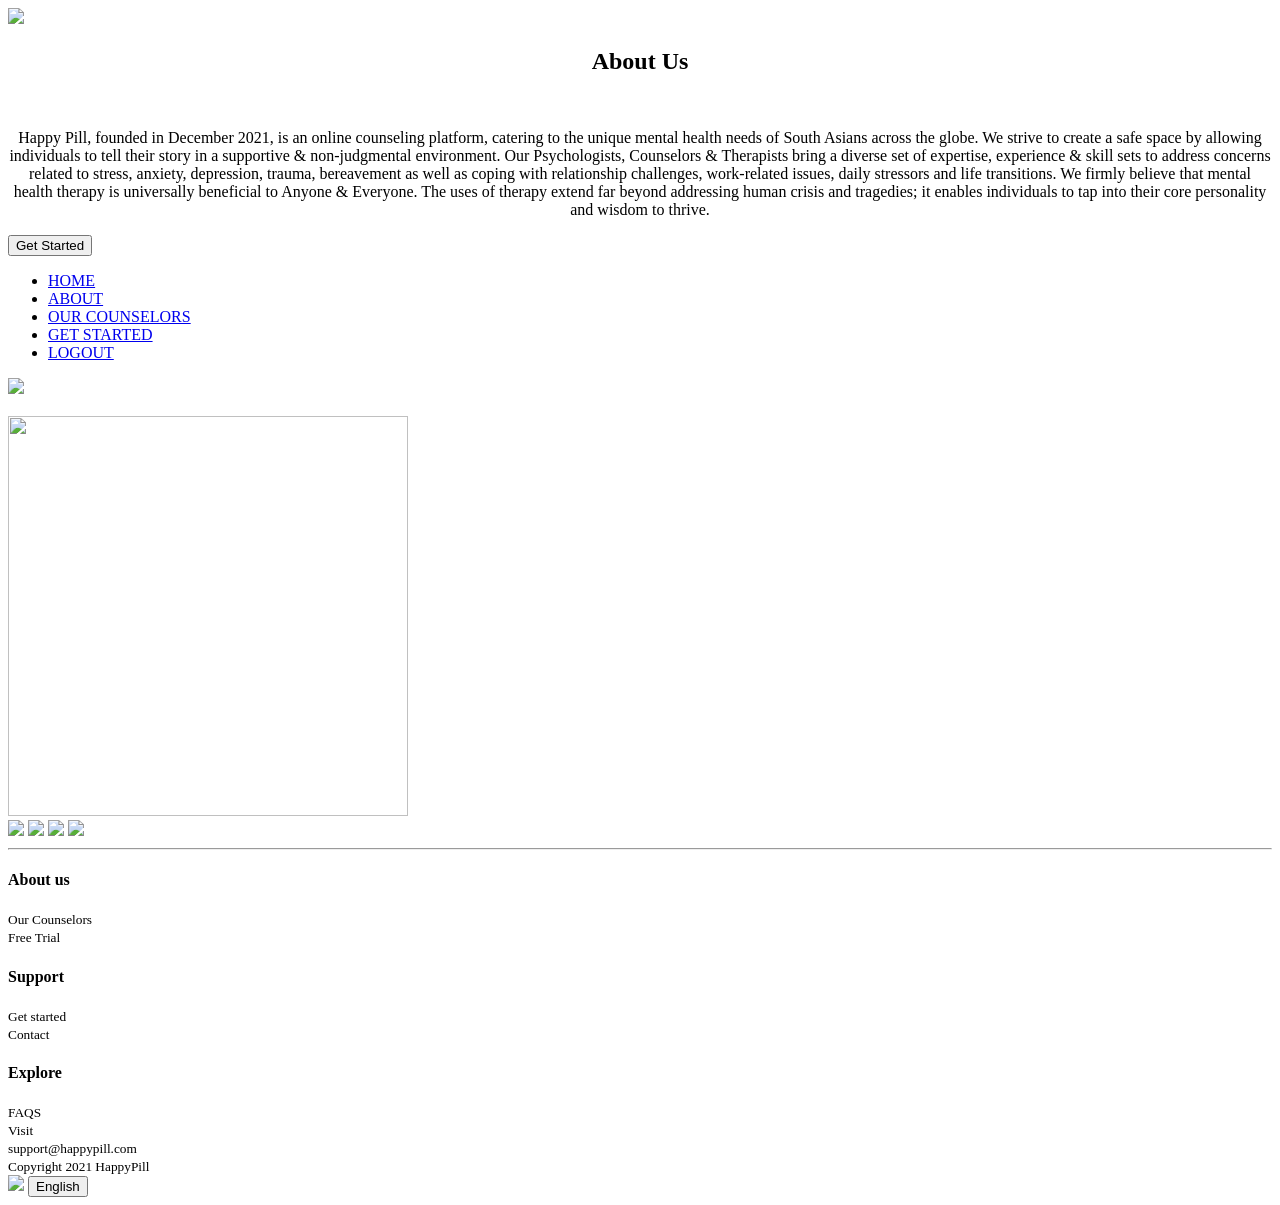
==== about.html @ 03308da0 "Add files via upload" ====
<!DOCTYPE html>
<html lang="en">

<head>
    <meta charset="UTF-8">
    <meta http-equiv="X-UA-Compatible" content="IE=edge">
    <meta name="viewport" content="width=device-width, initial-scale=1.0">
    <title>About</title>
    <link href="//fonts.googleapis.com/css2?family=Poppins:wght@300;400;500;600&display=swap" rel="stylesheet">
    <link rel="stylesheet" href="about.css">
    <script src="https://kit.fontawesome.com/af562a2a63.js" crossorigin="anonymous"></script>
    
    
</head>

<body>
    <section id="header">
        <div class="container">
            <img src="logo.jpg" class="logo">
            
       
    </section>

    
    <section class="about" id="about">
        <h1><center>
            About Us
        </center></h1>
        <br>
        <p><center>
            
           Happy Pill, founded in December 2021, is an online counseling platform, catering to the unique mental health needs of South Asians across the globe. We strive to create a safe space by allowing individuals to tell their story in a supportive & non-judgmental environment.

    
            
            Our Psychologists, Counselors & Therapists bring a diverse set of expertise, experience & skill sets to address concerns related to stress, anxiety, depression, trauma, bereavement as well as coping with relationship challenges, work-related issues, daily stressors and life transitions.
            
                        
            We firmly believe that mental health therapy is universally beneficial  to Anyone & Everyone. The uses of therapy extend far beyond addressing human crisis and tragedies; it enables individuals to tap into their core personality and wisdom to thrive. 
           
       </center> </p>

       <div class="about-btn">
        <a href="login.php">
            <button class="common">
                Get Started
            </button>
        </a>
    
    </div>






    <nav id="side">
        <ul>
            <li><a href="happy_pill.html">HOME</a></li>
            <li><a href="about.html">ABOUT</a></li>
            <li><a href="couns.html">OUR COUNSELORS</a></li>
            <li><a href="http://localhost/login/login.php">GET STARTED</a></li>
            <li><a href="ty.html">LOGOUT</a></li>
        </ul>
    </nav>
    <img src="menu.png" id="menubtn">
    <script>
        var menubtn = document.getElementById("menubtn");
        var side = document.getElementById("side");
        side.style.right = "-250px"
        menubtn.onclick = function () {
            if (side.style.right == "-250px") {
                side.style.right = "0"
            }
            else {
                side.style.right = "-250px"
            }
        }
    </script>



    <br><br>
    <img src="meh.jpg" width="400" height="400">


    
    <div class="socialicon">
        <a href="https://www.facebook.com/"><img src="facebook.png"></a>
        <a href="https://www.instagram.com/"><img src="instagram.png"></a>
        <a href="https://twitter.com/home?lang=en"><img src="twitter.png"></a>
        <a href="https://www.linkedin.com/"> <img src="linkedin.png"></a>
        
    
    </div>


<section id="footer">
    <div class="container footer-row">
        <hr>
        <div class="footer-left-col">
            <div class="footer-links">
                <div class="link-title">
                    <h4>About us</h4>
                    <small>Our Counselors</small><br>
                    <small>Free Trial</small>
                </div>
                <div class="link-title">
                    <h4>Support</h4>
                    <small>Get started</small><br>
                    <small>Contact</small>
                </div>
                <div class="link-title">

                    <h4>Explore</h4>
                    <small>FAQS</small><br>
                    <small>Visit</small>
                </div>
            </div>
        </div>
        <div class="footer-right-col">
            <div class="footer-info">
                <div class="copyright">
                    <small>support@happypill.com</small><br>
                    <small>Copyright 2021 HappyPill</small>
                </div>
                <div class="footer-logo">
                    <img src="logo.jpg">
                    <button class='common'>English</button>
                </div>
            </div>
        </div>

    </div>
</section>


</body>

</html>
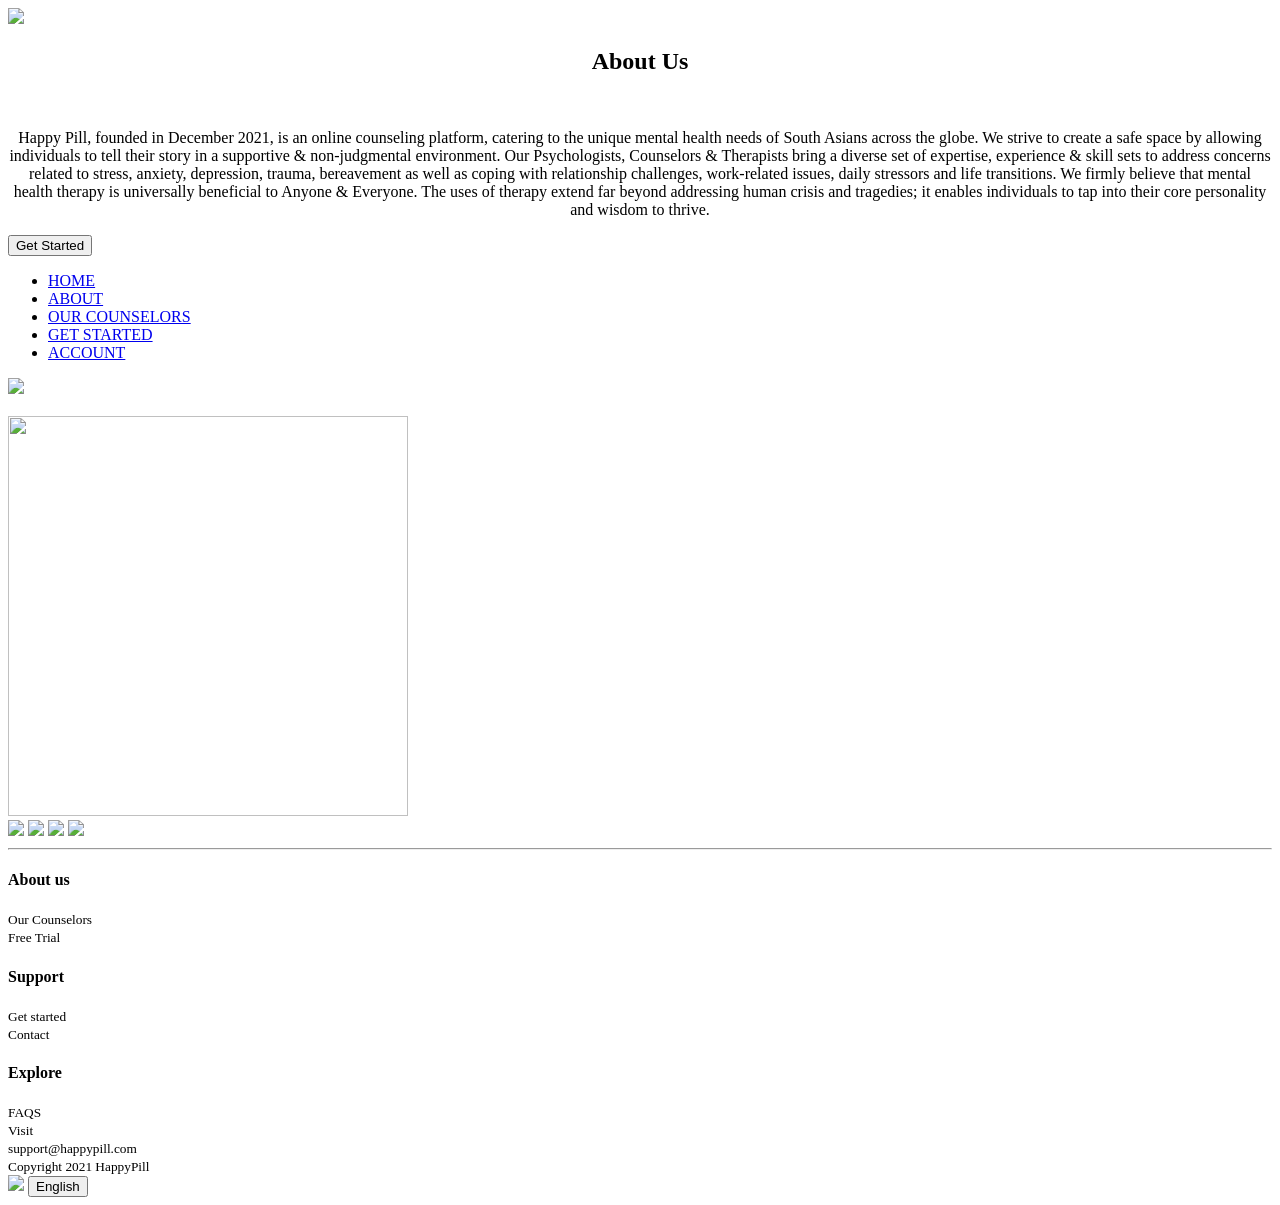
==== commit 2ed1cb24: "Add files via upload" ====
--- a/about.html
+++ b/about.html
@@ -9,133 +9,143 @@
     <link href="//fonts.googleapis.com/css2?family=Poppins:wght@300;400;500;600&display=swap" rel="stylesheet">
     <link rel="stylesheet" href="about.css">
     <script src="https://kit.fontawesome.com/af562a2a63.js" crossorigin="anonymous"></script>
-    
-    
+
+
 </head>
 
 <body>
     <section id="header">
         <div class="container">
             <img src="logo.jpg" class="logo">
-            
-       
+
+
     </section>
 
-    
+
     <section class="about" id="about">
-        <h1><center>
-            About Us
-        </center></h1>
+        <h1>
+            <center>
+                About Us
+            </center>
+        </h1>
         <br>
-        <p><center>
-            
-           Happy Pill, founded in December 2021, is an online counseling platform, catering to the unique mental health needs of South Asians across the globe. We strive to create a safe space by allowing individuals to tell their story in a supportive & non-judgmental environment.
+        <p>
+            <center>
 
-    
-            
-            Our Psychologists, Counselors & Therapists bring a diverse set of expertise, experience & skill sets to address concerns related to stress, anxiety, depression, trauma, bereavement as well as coping with relationship challenges, work-related issues, daily stressors and life transitions.
-            
-                        
-            We firmly believe that mental health therapy is universally beneficial  to Anyone & Everyone. The uses of therapy extend far beyond addressing human crisis and tragedies; it enables individuals to tap into their core personality and wisdom to thrive. 
-           
-       </center> </p>
+                Happy Pill, founded in December 2021, is an online counseling platform, catering to the unique mental
+                health needs of South Asians across the globe. We strive to create a safe space by allowing individuals
+                to tell their story in a supportive & non-judgmental environment.
 
-       <div class="about-btn">
-        <a href="login.php">
-            <button class="common">
-                Get Started
-            </button>
-        </a>
-    
-    </div>
+
+
+                Our Psychologists, Counselors & Therapists bring a diverse set of expertise, experience & skill sets to
+                address concerns related to stress, anxiety, depression, trauma, bereavement as well as coping with
+                relationship challenges, work-related issues, daily stressors and life transitions.
+
+
+                We firmly believe that mental health therapy is universally beneficial to Anyone & Everyone. The uses of
+                therapy extend far beyond addressing human crisis and tragedies; it enables individuals to tap into
+                their core personality and wisdom to thrive.
+
+            </center>
+        </p>
+
+        <div class="about-btn">
+            <a href="http://localhost/login/login.php">
+                <button class="common">
+                    Get Started
+                </button>
+            </a>
+
+        </div>
 
 
 
 
 
 
-    <nav id="side">
-        <ul>
-            <li><a href="happy_pill.html">HOME</a></li>
-            <li><a href="about.html">ABOUT</a></li>
-            <li><a href="couns.html">OUR COUNSELORS</a></li>
-            <li><a href="http://localhost/login/login.php">GET STARTED</a></li>
-            <li><a href="ty.html">LOGOUT</a></li>
-        </ul>
-    </nav>
-    <img src="menu.png" id="menubtn">
-    <script>
-        var menubtn = document.getElementById("menubtn");
-        var side = document.getElementById("side");
-        side.style.right = "-250px"
-        menubtn.onclick = function () {
-            if (side.style.right == "-250px") {
-                side.style.right = "0"
+        <nav id="side">
+            <ul>
+                <li><a href="happy_pill.html">HOME</a></li>
+                <li><a href="about.html">ABOUT</a></li>
+                <li><a href="couns.html">OUR COUNSELORS</a></li>
+                <li><a href="http://localhost/login/login.php">GET STARTED</a></li>
+                <li><a href="http://localhost/login/account.php">ACCOUNT</a></li>
+            </ul>
+        </nav>
+        <img src="menu.png" id="menubtn">
+        <script>
+            var menubtn = document.getElementById("menubtn");
+            var side = document.getElementById("side");
+            side.style.right = "-250px"
+            menubtn.onclick = function () {
+                if (side.style.right == "-250px") {
+                    side.style.right = "0"
+                }
+                else {
+                    side.style.right = "-250px"
+                }
             }
-            else {
-                side.style.right = "-250px"
-            }
-        }
-    </script>
+        </script>
 
 
 
-    <br><br>
-    <img src="meh.jpg" width="400" height="400">
+        <br><br>
+        <img src="meh.jpg" width="400" height="400">
 
 
-    
-    <div class="socialicon">
-        <a href="https://www.facebook.com/"><img src="facebook.png"></a>
-        <a href="https://www.instagram.com/"><img src="instagram.png"></a>
-        <a href="https://twitter.com/home?lang=en"><img src="twitter.png"></a>
-        <a href="https://www.linkedin.com/"> <img src="linkedin.png"></a>
-        
-    
-    </div>
+
+        <div class="socialicon">
+            <a href="https://www.facebook.com/"><img src="facebook.png"></a>
+            <a href="https://www.instagram.com/"><img src="instagram.png"></a>
+            <a href="https://twitter.com/home?lang=en"><img src="twitter.png"></a>
+            <a href="https://www.linkedin.com/"> <img src="linkedin.png"></a>
 
 
-<section id="footer">
-    <div class="container footer-row">
-        <hr>
-        <div class="footer-left-col">
-            <div class="footer-links">
-                <div class="link-title">
-                    <h4>About us</h4>
-                    <small>Our Counselors</small><br>
-                    <small>Free Trial</small>
+        </div>
+
+
+        <section id="footer">
+            <div class="container footer-row">
+                <hr>
+                <div class="footer-left-col">
+                    <div class="footer-links">
+                        <div class="link-title">
+                            <h4>About us</h4>
+                            <small>Our Counselors</small><br>
+                            <small>Free Trial</small>
+                        </div>
+                        <div class="link-title">
+                            <h4>Support</h4>
+                            <small>Get started</small><br>
+                            <small>Contact</small>
+                        </div>
+                        <div class="link-title">
+
+                            <h4>Explore</h4>
+                            <small>FAQS</small><br>
+                            <small>Visit</small>
+                        </div>
+                    </div>
                 </div>
-                <div class="link-title">
-                    <h4>Support</h4>
-                    <small>Get started</small><br>
-                    <small>Contact</small>
-                </div>
-                <div class="link-title">
-
-                    <h4>Explore</h4>
-                    <small>FAQS</small><br>
-                    <small>Visit</small>
+                <div class="footer-right-col">
+                    <div class="footer-info">
+                        <div class="copyright">
+                            <small>support@happypill.com</small><br>
+                            <small>Copyright 2021 HappyPill</small>
+                        </div>
+                        <div class="footer-logo">
+                            <img src="logo.jpg">
+                            <button class='common'>English</button>
+                        </div>
+                    </div>
                 </div>
             </div>
-        </div>
-        <div class="footer-right-col">
-            <div class="footer-info">
-                <div class="copyright">
-                    <small>support@happypill.com</small><br>
-                    <small>Copyright 2021 HappyPill</small>
-                </div>
-                <div class="footer-logo">
-                    <img src="logo.jpg">
-                    <button class='common'>English</button>
-                </div>
+
             </div>
-        </div>
-
-    </div>
-</section>
+        </section>
 
 
 </body>
 
-</html>
-
+</html>
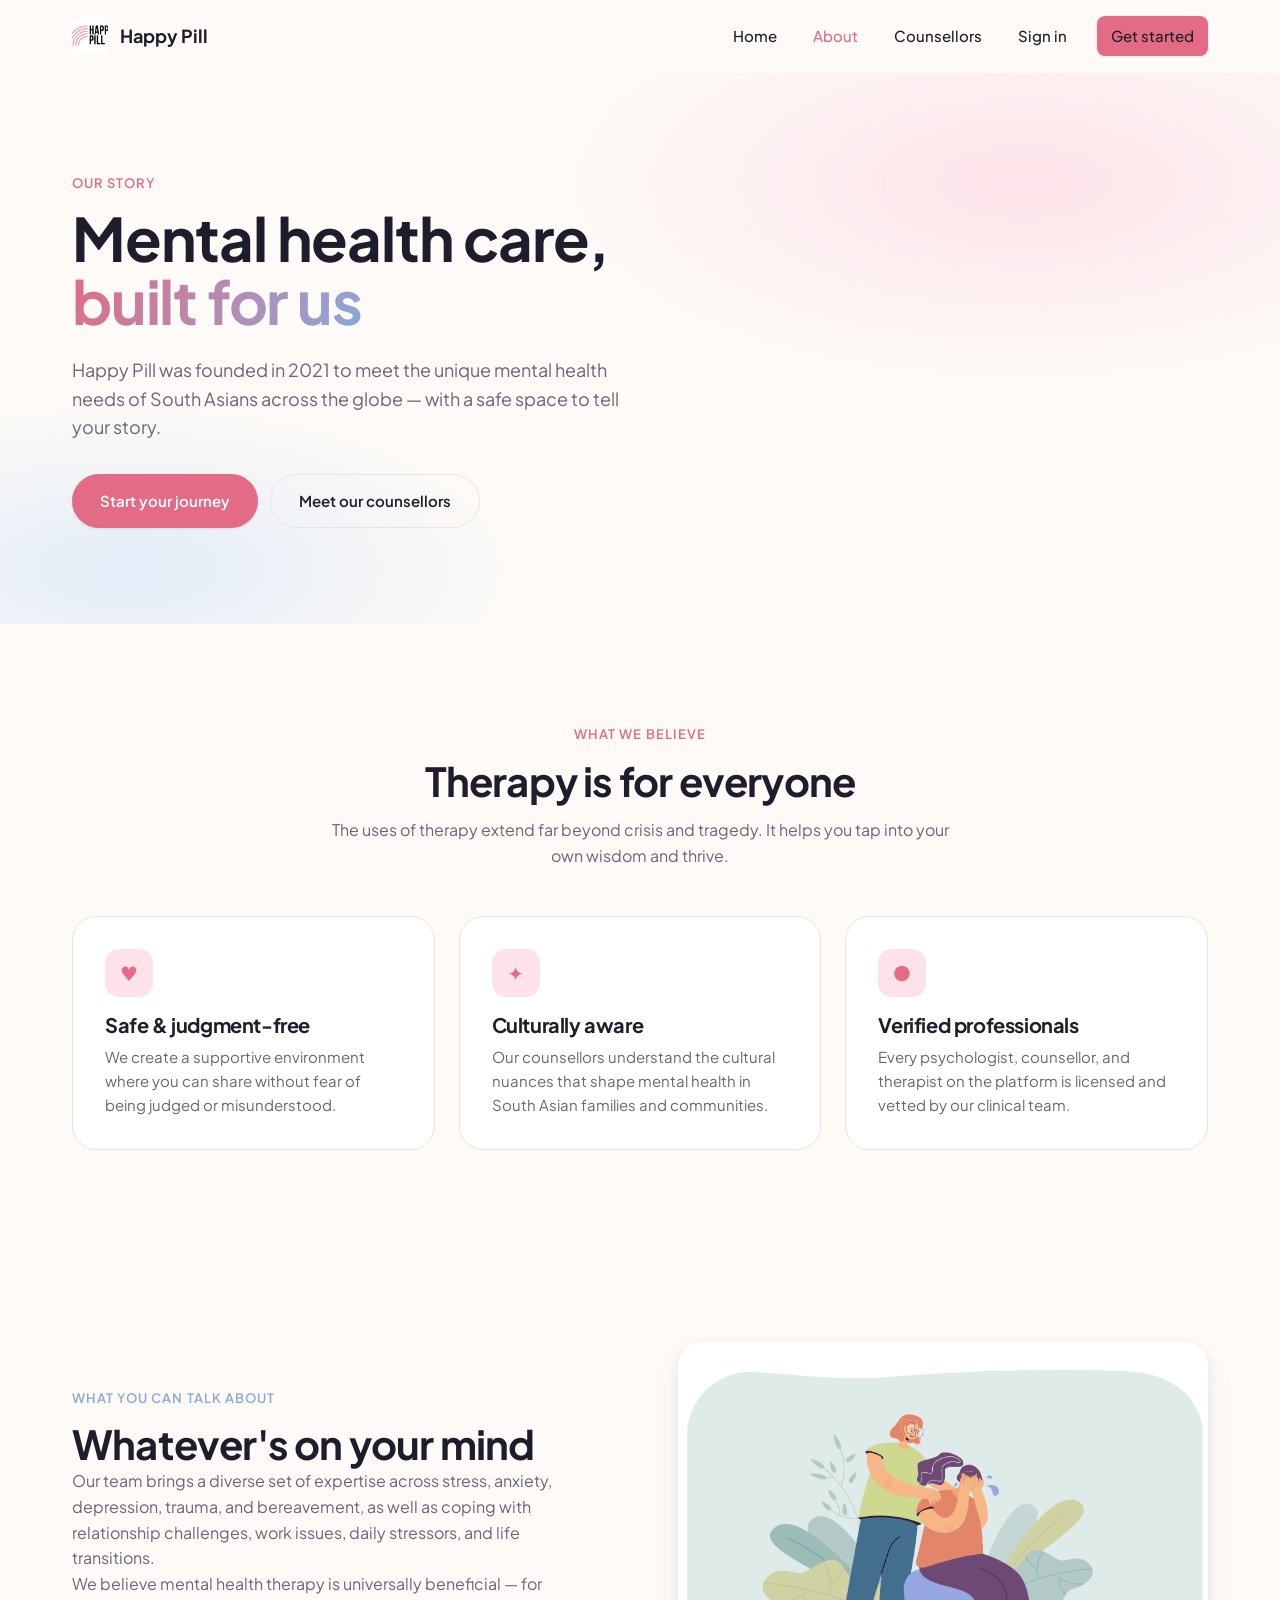
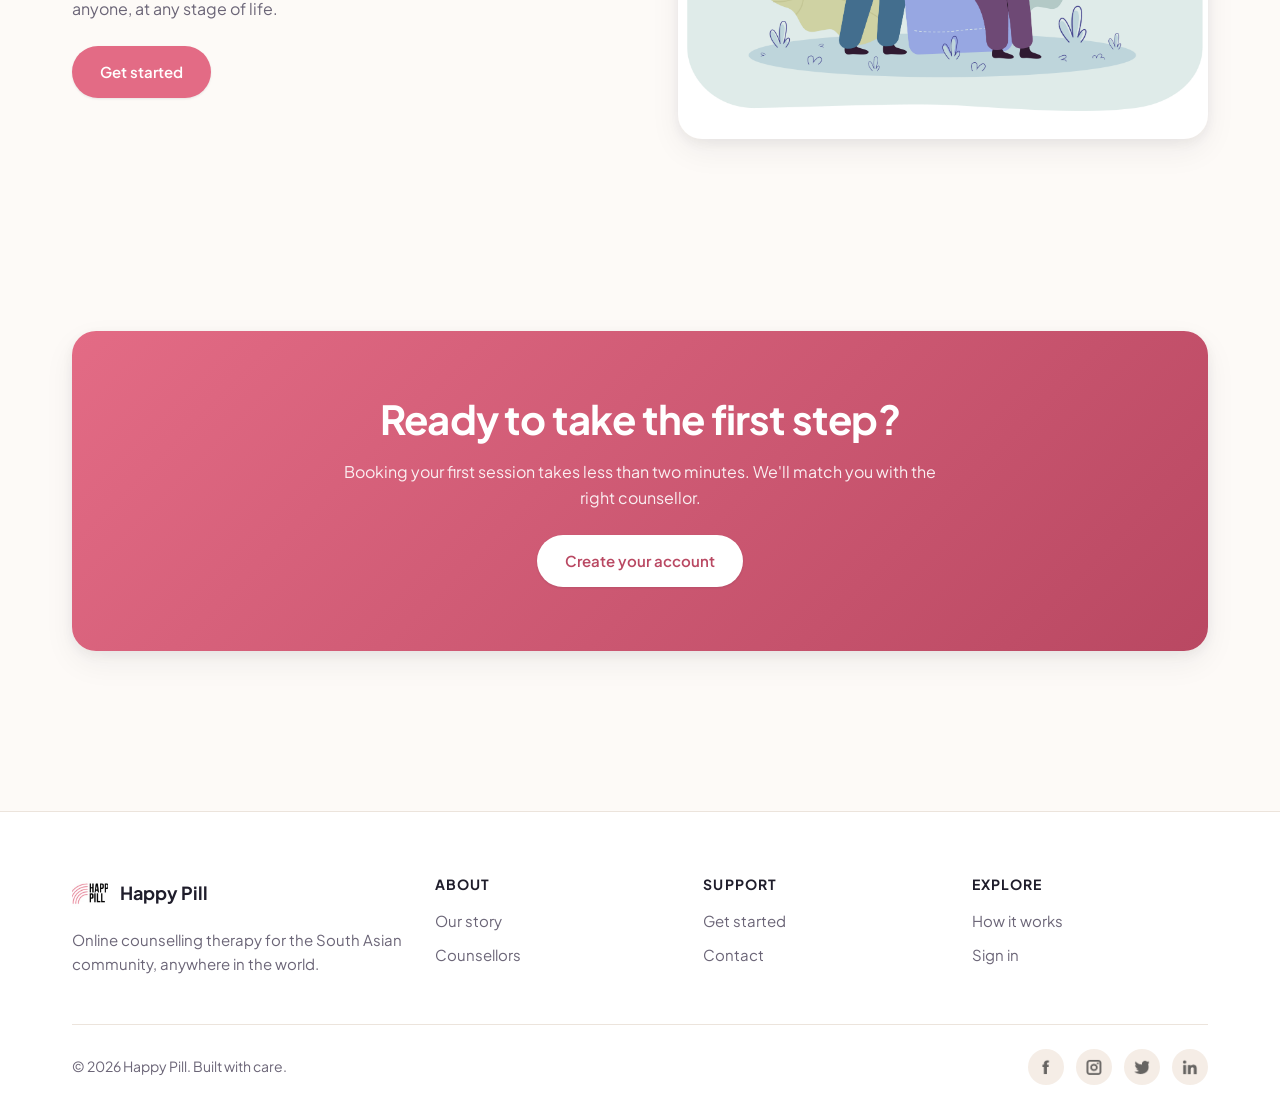
==== commit 083a8443: "Rewrite as modern static site (production-ready) Complete redesign of the original college PHP/XAMPP" ====
--- a/about.html
+++ b/about.html
@@ -1,151 +1,169 @@
-<!DOCTYPE html>
-<html lang="en">
-
-<head>
-    <meta charset="UTF-8">
-    <meta http-equiv="X-UA-Compatible" content="IE=edge">
-    <meta name="viewport" content="width=device-width, initial-scale=1.0">
-    <title>About</title>
-    <link href="//fonts.googleapis.com/css2?family=Poppins:wght@300;400;500;600&display=swap" rel="stylesheet">
-    <link rel="stylesheet" href="about.css">
-    <script src="https://kit.fontawesome.com/af562a2a63.js" crossorigin="anonymous"></script>
-
-
-</head>
-
-<body>
-    <section id="header">
-        <div class="container">
-            <img src="logo.jpg" class="logo">
-
-
-    </section>
-
-
-    <section class="about" id="about">
-        <h1>
-            <center>
-                About Us
-            </center>
-        </h1>
-        <br>
-        <p>
-            <center>
-
-                Happy Pill, founded in December 2021, is an online counseling platform, catering to the unique mental
-                health needs of South Asians across the globe. We strive to create a safe space by allowing individuals
-                to tell their story in a supportive & non-judgmental environment.
-
-
-
-                Our Psychologists, Counselors & Therapists bring a diverse set of expertise, experience & skill sets to
-                address concerns related to stress, anxiety, depression, trauma, bereavement as well as coping with
-                relationship challenges, work-related issues, daily stressors and life transitions.
-
-
-                We firmly believe that mental health therapy is universally beneficial to Anyone & Everyone. The uses of
-                therapy extend far beyond addressing human crisis and tragedies; it enables individuals to tap into
-                their core personality and wisdom to thrive.
-
-            </center>
-        </p>
-
-        <div class="about-btn">
-            <a href="http://localhost/login/login.php">
-                <button class="common">
-                    Get Started
-                </button>
-            </a>
-
-        </div>
-
-
-
-
-
-
-        <nav id="side">
-            <ul>
-                <li><a href="happy_pill.html">HOME</a></li>
-                <li><a href="about.html">ABOUT</a></li>
-                <li><a href="couns.html">OUR COUNSELORS</a></li>
-                <li><a href="http://localhost/login/login.php">GET STARTED</a></li>
-                <li><a href="http://localhost/login/account.php">ACCOUNT</a></li>
-            </ul>
-        </nav>
-        <img src="menu.png" id="menubtn">
-        <script>
-            var menubtn = document.getElementById("menubtn");
-            var side = document.getElementById("side");
-            side.style.right = "-250px"
-            menubtn.onclick = function () {
-                if (side.style.right == "-250px") {
-                    side.style.right = "0"
-                }
-                else {
-                    side.style.right = "-250px"
-                }
-            }
-        </script>
-
-
-
-        <br><br>
-        <img src="meh.jpg" width="400" height="400">
-
-
-
-        <div class="socialicon">
-            <a href="https://www.facebook.com/"><img src="facebook.png"></a>
-            <a href="https://www.instagram.com/"><img src="instagram.png"></a>
-            <a href="https://twitter.com/home?lang=en"><img src="twitter.png"></a>
-            <a href="https://www.linkedin.com/"> <img src="linkedin.png"></a>
-
-
-        </div>
-
-
-        <section id="footer">
-            <div class="container footer-row">
-                <hr>
-                <div class="footer-left-col">
-                    <div class="footer-links">
-                        <div class="link-title">
-                            <h4>About us</h4>
-                            <small>Our Counselors</small><br>
-                            <small>Free Trial</small>
-                        </div>
-                        <div class="link-title">
-                            <h4>Support</h4>
-                            <small>Get started</small><br>
-                            <small>Contact</small>
-                        </div>
-                        <div class="link-title">
-
-                            <h4>Explore</h4>
-                            <small>FAQS</small><br>
-                            <small>Visit</small>
-                        </div>
-                    </div>
-                </div>
-                <div class="footer-right-col">
-                    <div class="footer-info">
-                        <div class="copyright">
-                            <small>support@happypill.com</small><br>
-                            <small>Copyright 2021 HappyPill</small>
-                        </div>
-                        <div class="footer-logo">
-                            <img src="logo.jpg">
-                            <button class='common'>English</button>
-                        </div>
-                    </div>
-                </div>
-            </div>
-
-            </div>
-        </section>
-
-
-</body>
-
-</html>+<!DOCTYPE html>
+<html lang="en">
+<head>
+  <meta charset="UTF-8" />
+  <meta name="viewport" content="width=device-width, initial-scale=1.0" />
+  <meta name="description" content="About Happy Pill — an online counselling platform for the South Asian community, founded to make therapy accessible, judgment-free, and human." />
+  <meta name="theme-color" content="#fdfaf7" />
+  <title>About — Happy Pill</title>
+
+  <link rel="icon" href="assets/images/logo.jpg" />
+  <link rel="preconnect" href="https://fonts.googleapis.com" />
+  <link rel="preconnect" href="https://fonts.gstatic.com" crossorigin />
+  <link href="https://fonts.googleapis.com/css2?family=Plus+Jakarta+Sans:wght@400;500;600;700&display=swap" rel="stylesheet" />
+  <link rel="stylesheet" href="assets/css/styles.css" />
+</head>
+<body>
+
+  <header class="navbar">
+    <div class="container nav-inner">
+      <a class="nav-brand" href="index.html">
+        <img src="assets/images/logo.jpg" alt="" />
+        <span>Happy Pill</span>
+      </a>
+      <button class="nav-toggle" aria-expanded="false" aria-controls="primary-nav" aria-label="Toggle menu">
+        <span></span>
+      </button>
+      <ul class="nav-links" id="primary-nav">
+        <li><a href="index.html">Home</a></li>
+        <li><a href="about.html">About</a></li>
+        <li><a href="counselors.html">Counsellors</a></li>
+        <li data-when-signed-out><a href="login.html">Sign in</a></li>
+        <li data-when-signed-in><a href="account.html">Account</a></li>
+        <li class="nav-cta" data-when-signed-out><a class="btn btn-primary" href="signup.html">Get started</a></li>
+      </ul>
+    </div>
+  </header>
+
+  <main>
+
+    <section class="hero">
+      <div class="container hero-grid">
+        <div>
+          <span class="eyebrow">Our story</span>
+          <h1 class="hero-title">Mental health care, <span>built for us</span></h1>
+          <p class="hero-description">
+            Happy Pill was founded in 2021 to meet the unique mental health needs
+            of South Asians across the globe — with a safe space to tell your story.
+          </p>
+          <div class="hero-cta">
+            <a class="btn btn-primary" href="signup.html">Start your journey</a>
+            <a class="btn btn-secondary" href="counselors.html">Meet our counsellors</a>
+          </div>
+        </div>
+        <div class="hero-visual">
+          <div class="blob" aria-hidden="true"></div>
+          <img src="assets/images/about-illustration.jpg" alt="" />
+        </div>
+      </div>
+    </section>
+
+    <section>
+      <div class="container">
+        <div class="section-header">
+          <span class="eyebrow">What we believe</span>
+          <h2>Therapy is for everyone</h2>
+          <p>The uses of therapy extend far beyond crisis and tragedy. It helps you tap into your own wisdom and thrive.</p>
+        </div>
+
+        <div class="feature-grid">
+          <article class="feature-card">
+            <div class="feature-icon" aria-hidden="true">♥</div>
+            <h3>Safe & judgment-free</h3>
+            <p>We create a supportive environment where you can share without fear of being judged or misunderstood.</p>
+          </article>
+          <article class="feature-card">
+            <div class="feature-icon" aria-hidden="true">✦</div>
+            <h3>Culturally aware</h3>
+            <p>Our counsellors understand the cultural nuances that shape mental health in South Asian families and communities.</p>
+          </article>
+          <article class="feature-card">
+            <div class="feature-icon" aria-hidden="true">●</div>
+            <h3>Verified professionals</h3>
+            <p>Every psychologist, counsellor, and therapist on the platform is licensed and vetted by our clinical team.</p>
+          </article>
+        </div>
+      </div>
+    </section>
+
+    <section>
+      <div class="container split">
+        <div class="split-content">
+          <span class="eyebrow">What you can talk about</span>
+          <h2>Whatever's on your mind</h2>
+          <p>
+            Our team brings a diverse set of expertise across stress, anxiety, depression, trauma, and bereavement,
+            as well as coping with relationship challenges, work issues, daily stressors, and life transitions.
+          </p>
+          <p>
+            We believe mental health therapy is universally beneficial — for anyone, at any stage of life.
+          </p>
+          <p style="margin-top: 1.5rem;">
+            <a class="btn btn-primary" href="signup.html">Get started</a>
+          </p>
+        </div>
+        <div class="split-media">
+          <img src="assets/images/comforting.jpg" alt="Two friends in a supportive conversation" />
+        </div>
+      </div>
+    </section>
+
+    <section>
+      <div class="container">
+        <div class="cta-banner">
+          <h2>Ready to take the first step?</h2>
+          <p>Booking your first session takes less than two minutes. We'll match you with the right counsellor.</p>
+          <a class="btn btn-primary" href="signup.html">Create your account</a>
+        </div>
+      </div>
+    </section>
+
+  </main>
+
+  <footer class="site-footer">
+    <div class="container">
+      <div class="footer-grid">
+        <div class="footer-brand">
+          <a class="nav-brand" href="index.html">
+            <img src="assets/images/logo.jpg" alt="" />
+            <span>Happy Pill</span>
+          </a>
+          <p>Online counselling therapy for the South Asian community, anywhere in the world.</p>
+        </div>
+        <div class="footer-col">
+          <h4>About</h4>
+          <ul>
+            <li><a href="about.html">Our story</a></li>
+            <li><a href="counselors.html">Counsellors</a></li>
+          </ul>
+        </div>
+        <div class="footer-col">
+          <h4>Support</h4>
+          <ul>
+            <li><a href="signup.html">Get started</a></li>
+            <li><a href="mailto:support@happypill.com">Contact</a></li>
+          </ul>
+        </div>
+        <div class="footer-col">
+          <h4>Explore</h4>
+          <ul>
+            <li><a href="index.html#services">How it works</a></li>
+            <li><a href="login.html">Sign in</a></li>
+          </ul>
+        </div>
+      </div>
+      <div class="footer-bottom">
+        <span>© <span data-year></span> Happy Pill. Built with care.</span>
+        <div class="footer-social" aria-label="Social media">
+          <a href="https://www.facebook.com/" aria-label="Facebook"><img src="assets/images/facebook.png" alt="" /></a>
+          <a href="https://www.instagram.com/" aria-label="Instagram"><img src="assets/images/instagram.png" alt="" /></a>
+          <a href="https://twitter.com/" aria-label="Twitter"><img src="assets/images/twitter.png" alt="" /></a>
+          <a href="https://www.linkedin.com/" aria-label="LinkedIn"><img src="assets/images/linkedin.png" alt="" /></a>
+        </div>
+      </div>
+    </div>
+  </footer>
+
+  <script src="assets/js/main.js"></script>
+</body>
+</html>
--- a/assets/css/styles.css
+++ b/assets/css/styles.css
@@ -0,0 +1,678 @@
+/* ============================================
+   Happy Pill — modern stylesheet
+   ============================================ */
+
+:root {
+  --color-bg: #fdfaf7;
+  --color-surface: #ffffff;
+  --color-surface-muted: #f5ede6;
+  --color-text: #1f1d2b;
+  --color-text-muted: #6b6577;
+  --color-primary: #e36b85;
+  --color-primary-soft: #fde3e9;
+  --color-primary-dark: #b94862;
+  --color-accent: #8aa9d9;
+  --color-accent-soft: #e3ecf8;
+  --color-border: #ece4dc;
+  --color-success: #2f9e6b;
+
+  --shadow-sm: 0 1px 2px rgba(31, 29, 43, 0.04), 0 1px 3px rgba(31, 29, 43, 0.06);
+  --shadow-md: 0 4px 12px rgba(31, 29, 43, 0.06), 0 12px 32px rgba(31, 29, 43, 0.06);
+  --shadow-lg: 0 12px 40px rgba(31, 29, 43, 0.10);
+
+  --radius-sm: 8px;
+  --radius-md: 14px;
+  --radius-lg: 24px;
+  --radius-full: 999px;
+
+  --space-1: 0.25rem;
+  --space-2: 0.5rem;
+  --space-3: 0.75rem;
+  --space-4: 1rem;
+  --space-6: 1.5rem;
+  --space-8: 2rem;
+  --space-12: 3rem;
+  --space-16: 4rem;
+  --space-24: 6rem;
+
+  --font-body: "Plus Jakarta Sans", "Poppins", system-ui, -apple-system, "Segoe UI", Roboto, sans-serif;
+  --font-display: "Plus Jakarta Sans", "Poppins", system-ui, sans-serif;
+
+  --transition: 180ms cubic-bezier(0.4, 0, 0.2, 1);
+  --max-width: 1200px;
+}
+
+/* ---------- Reset ---------- */
+*, *::before, *::after { box-sizing: border-box; }
+* { margin: 0; padding: 0; }
+
+html { scroll-behavior: smooth; }
+
+body {
+  font-family: var(--font-body);
+  font-size: 16px;
+  line-height: 1.6;
+  color: var(--color-text);
+  background: var(--color-bg);
+  -webkit-font-smoothing: antialiased;
+  text-rendering: optimizeLegibility;
+}
+
+img { max-width: 100%; display: block; }
+
+a {
+  color: var(--color-primary);
+  text-decoration: none;
+  transition: color var(--transition);
+}
+a:hover { color: var(--color-primary-dark); }
+
+button { font: inherit; cursor: pointer; border: none; background: none; }
+
+:focus-visible {
+  outline: 2px solid var(--color-primary);
+  outline-offset: 3px;
+  border-radius: 4px;
+}
+
+/* ---------- Layout ---------- */
+.container {
+  width: 100%;
+  max-width: var(--max-width);
+  margin-inline: auto;
+  padding-inline: clamp(1rem, 4vw, 2rem);
+}
+
+section { padding-block: clamp(3rem, 8vw, 6rem); }
+
+/* ---------- Typography ---------- */
+h1, h2, h3, h4 {
+  font-family: var(--font-display);
+  font-weight: 700;
+  line-height: 1.2;
+  color: var(--color-text);
+  letter-spacing: -0.02em;
+}
+
+h1 { font-size: clamp(2rem, 4.5vw, 3.25rem); }
+h2 { font-size: clamp(1.75rem, 3.5vw, 2.5rem); }
+h3 { font-size: 1.25rem; }
+
+p { color: var(--color-text-muted); }
+
+.eyebrow {
+  display: inline-block;
+  font-size: 0.8125rem;
+  font-weight: 600;
+  letter-spacing: 0.08em;
+  text-transform: uppercase;
+  color: var(--color-primary);
+  margin-bottom: var(--space-3);
+}
+
+.lead {
+  font-size: 1.125rem;
+  color: var(--color-text-muted);
+  max-width: 60ch;
+}
+
+/* ---------- Buttons ---------- */
+.btn {
+  display: inline-flex;
+  align-items: center;
+  justify-content: center;
+  gap: var(--space-2);
+  padding: 0.875rem 1.75rem;
+  border-radius: var(--radius-full);
+  font-weight: 600;
+  font-size: 0.9375rem;
+  transition: transform var(--transition), box-shadow var(--transition), background var(--transition);
+  white-space: nowrap;
+}
+
+.btn-primary {
+  background: var(--color-primary);
+  color: #fff;
+  box-shadow: var(--shadow-sm);
+}
+.btn-primary:hover {
+  background: var(--color-primary-dark);
+  color: #fff;
+  transform: translateY(-1px);
+  box-shadow: var(--shadow-md);
+}
+
+.btn-secondary {
+  background: transparent;
+  color: var(--color-text);
+  border: 1.5px solid var(--color-border);
+}
+.btn-secondary:hover {
+  background: var(--color-surface);
+  border-color: var(--color-primary);
+  color: var(--color-primary);
+}
+
+.btn-ghost {
+  background: transparent;
+  color: var(--color-primary);
+  padding: 0.5rem 0.75rem;
+}
+.btn-ghost:hover { background: var(--color-primary-soft); }
+
+.btn-block { width: 100%; }
+
+/* ---------- Navbar ---------- */
+.navbar {
+  position: sticky;
+  top: 0;
+  z-index: 50;
+  background: rgba(253, 250, 247, 0.85);
+  backdrop-filter: saturate(180%) blur(12px);
+  -webkit-backdrop-filter: saturate(180%) blur(12px);
+  border-bottom: 1px solid transparent;
+  transition: border-color var(--transition);
+}
+.navbar.scrolled { border-bottom-color: var(--color-border); }
+
+.nav-inner {
+  display: flex;
+  align-items: center;
+  justify-content: space-between;
+  padding-block: var(--space-4);
+}
+
+.nav-brand {
+  display: flex;
+  align-items: center;
+  gap: var(--space-3);
+  font-weight: 700;
+  font-size: 1.125rem;
+  color: var(--color-text);
+}
+.nav-brand img {
+  width: 36px;
+  height: 36px;
+  border-radius: var(--radius-sm);
+  object-fit: cover;
+}
+
+.nav-links {
+  display: flex;
+  align-items: center;
+  gap: var(--space-2);
+  list-style: none;
+}
+.nav-links a {
+  color: var(--color-text);
+  font-weight: 500;
+  font-size: 0.9375rem;
+  padding: 0.5rem 0.875rem;
+  border-radius: var(--radius-sm);
+}
+.nav-links a:hover { background: var(--color-surface-muted); color: var(--color-text); }
+.nav-links a.active { color: var(--color-primary); }
+
+.nav-cta { margin-left: var(--space-2); }
+
+.nav-toggle {
+  display: none;
+  width: 40px;
+  height: 40px;
+  align-items: center;
+  justify-content: center;
+  border-radius: var(--radius-sm);
+}
+.nav-toggle:hover { background: var(--color-surface-muted); }
+.nav-toggle span {
+  display: block;
+  width: 20px;
+  height: 2px;
+  background: var(--color-text);
+  position: relative;
+  transition: background var(--transition);
+}
+.nav-toggle span::before,
+.nav-toggle span::after {
+  content: "";
+  position: absolute;
+  left: 0;
+  width: 20px;
+  height: 2px;
+  background: var(--color-text);
+  transition: transform var(--transition), top var(--transition);
+}
+.nav-toggle span::before { top: -6px; }
+.nav-toggle span::after { top: 6px; }
+.nav-toggle.open span { background: transparent; }
+.nav-toggle.open span::before { top: 0; transform: rotate(45deg); }
+.nav-toggle.open span::after { top: 0; transform: rotate(-45deg); }
+
+@media (max-width: 768px) {
+  .nav-toggle { display: inline-flex; }
+  .nav-links {
+    position: absolute;
+    top: 100%;
+    left: 0;
+    right: 0;
+    flex-direction: column;
+    align-items: stretch;
+    gap: 0;
+    background: var(--color-surface);
+    padding: var(--space-4);
+    border-bottom: 1px solid var(--color-border);
+    box-shadow: var(--shadow-md);
+    transform: translateY(-8px);
+    opacity: 0;
+    pointer-events: none;
+    transition: opacity var(--transition), transform var(--transition);
+  }
+  .nav-links.open {
+    opacity: 1;
+    transform: translateY(0);
+    pointer-events: auto;
+  }
+  .nav-links a { padding: 0.875rem 1rem; }
+  .nav-cta { margin-top: var(--space-2); }
+}
+
+/* ---------- Hero ---------- */
+.hero {
+  position: relative;
+  overflow: hidden;
+  padding-block: clamp(3rem, 8vw, 6rem);
+}
+.hero::before {
+  content: "";
+  position: absolute;
+  inset: 0;
+  background:
+    radial-gradient(60% 60% at 80% 20%, var(--color-primary-soft) 0%, transparent 60%),
+    radial-gradient(50% 50% at 10% 90%, var(--color-accent-soft) 0%, transparent 60%);
+  z-index: -1;
+}
+.hero-grid {
+  display: grid;
+  grid-template-columns: 1.1fr 0.9fr;
+  gap: clamp(2rem, 6vw, 5rem);
+  align-items: center;
+}
+@media (max-width: 880px) {
+  .hero-grid { grid-template-columns: 1fr; }
+}
+
+.hero-title {
+  font-size: clamp(2.25rem, 5vw, 3.75rem);
+  line-height: 1.05;
+  margin-bottom: var(--space-6);
+}
+.hero-title span {
+  background: linear-gradient(120deg, var(--color-primary), var(--color-accent));
+  -webkit-background-clip: text;
+  background-clip: text;
+  color: transparent;
+}
+.hero-description {
+  font-size: 1.125rem;
+  margin-bottom: var(--space-8);
+  max-width: 52ch;
+}
+.hero-cta { display: flex; gap: var(--space-3); flex-wrap: wrap; }
+.hero-stats {
+  display: flex;
+  gap: var(--space-8);
+  margin-top: var(--space-12);
+  padding-top: var(--space-6);
+  border-top: 1px solid var(--color-border);
+}
+.hero-stats div { display: flex; flex-direction: column; }
+.hero-stats strong {
+  font-size: 1.5rem;
+  font-weight: 700;
+  color: var(--color-text);
+}
+.hero-stats span { font-size: 0.8125rem; color: var(--color-text-muted); }
+
+.hero-visual {
+  position: relative;
+  aspect-ratio: 1 / 1;
+  max-width: 480px;
+  margin-inline: auto;
+}
+.hero-visual .blob {
+  position: absolute;
+  inset: 0;
+  border-radius: 48% 52% 70% 30% / 40% 45% 55% 60%;
+  background: linear-gradient(135deg, var(--color-primary-soft), var(--color-accent-soft));
+  animation: blob 14s ease-in-out infinite;
+}
+.hero-visual img {
+  position: absolute;
+  inset: 8%;
+  width: 84%;
+  height: 84%;
+  object-fit: cover;
+  border-radius: var(--radius-lg);
+  box-shadow: var(--shadow-lg);
+}
+
+@keyframes blob {
+  0%, 100% { border-radius: 48% 52% 70% 30% / 40% 45% 55% 60%; }
+  50%      { border-radius: 60% 40% 40% 60% / 60% 30% 70% 40%; }
+}
+
+/* ---------- Section header ---------- */
+.section-header {
+  text-align: center;
+  max-width: 640px;
+  margin-inline: auto;
+  margin-bottom: var(--space-12);
+}
+.section-header p { margin-top: var(--space-3); }
+
+/* ---------- Services / feature grid ---------- */
+.feature-grid {
+  display: grid;
+  grid-template-columns: repeat(auto-fit, minmax(260px, 1fr));
+  gap: var(--space-6);
+}
+
+.feature-card {
+  background: var(--color-surface);
+  border: 1px solid var(--color-border);
+  border-radius: var(--radius-lg);
+  padding: var(--space-8);
+  transition: transform var(--transition), box-shadow var(--transition), border-color var(--transition);
+}
+.feature-card:hover {
+  transform: translateY(-4px);
+  box-shadow: var(--shadow-md);
+  border-color: transparent;
+}
+.feature-icon {
+  display: inline-flex;
+  align-items: center;
+  justify-content: center;
+  width: 48px;
+  height: 48px;
+  border-radius: var(--radius-md);
+  background: var(--color-primary-soft);
+  color: var(--color-primary);
+  margin-bottom: var(--space-4);
+  font-size: 1.25rem;
+}
+.feature-card h3 { margin-bottom: var(--space-2); }
+.feature-card p { font-size: 0.9375rem; }
+
+/* ---------- Split section ---------- */
+.split {
+  display: grid;
+  grid-template-columns: 1fr 1fr;
+  gap: clamp(2rem, 6vw, 5rem);
+  align-items: center;
+}
+@media (max-width: 880px) {
+  .split { grid-template-columns: 1fr; }
+}
+.split-media {
+  border-radius: var(--radius-lg);
+  overflow: hidden;
+  box-shadow: var(--shadow-md);
+  aspect-ratio: 4 / 3;
+  background: var(--color-surface-muted);
+}
+.split-media img { width: 100%; height: 100%; object-fit: cover; }
+
+.split-content .eyebrow { color: var(--color-accent); }
+
+/* ---------- Counselor cards ---------- */
+.counselor-grid {
+  display: grid;
+  grid-template-columns: repeat(auto-fit, minmax(280px, 1fr));
+  gap: var(--space-6);
+}
+.counselor-card {
+  background: var(--color-surface);
+  border-radius: var(--radius-lg);
+  overflow: hidden;
+  border: 1px solid var(--color-border);
+  display: flex;
+  flex-direction: column;
+  transition: transform var(--transition), box-shadow var(--transition);
+}
+.counselor-card:hover { transform: translateY(-4px); box-shadow: var(--shadow-md); }
+.counselor-photo {
+  aspect-ratio: 4 / 3;
+  width: 100%;
+  object-fit: cover;
+}
+.counselor-body {
+  padding: var(--space-6);
+  display: flex;
+  flex-direction: column;
+  gap: var(--space-3);
+  flex: 1;
+}
+.counselor-name { font-size: 1.25rem; }
+.counselor-role {
+  font-size: 0.8125rem;
+  font-weight: 600;
+  letter-spacing: 0.08em;
+  text-transform: uppercase;
+  color: var(--color-accent);
+}
+.counselor-spec { font-size: 0.9375rem; flex: 1; }
+.counselor-meta {
+  font-size: 0.875rem;
+  color: var(--color-text-muted);
+}
+.counselor-actions { margin-top: var(--space-2); }
+
+/* ---------- Banner / CTA ---------- */
+.cta-banner {
+  background: linear-gradient(135deg, var(--color-primary) 0%, var(--color-primary-dark) 100%);
+  color: #fff;
+  border-radius: var(--radius-lg);
+  padding: clamp(2rem, 5vw, 4rem);
+  text-align: center;
+  box-shadow: var(--shadow-md);
+}
+.cta-banner h2 { color: #fff; margin-bottom: var(--space-4); }
+.cta-banner p { color: rgba(255,255,255,0.9); margin-inline: auto; margin-bottom: var(--space-6); max-width: 50ch; }
+.cta-banner .btn-primary {
+  background: #fff;
+  color: var(--color-primary-dark);
+}
+.cta-banner .btn-primary:hover { background: var(--color-surface-muted); }
+
+/* ---------- Auth pages ---------- */
+.auth-shell {
+  min-height: calc(100vh - 200px);
+  display: grid;
+  place-items: center;
+  padding-block: var(--space-12);
+}
+.auth-card {
+  background: var(--color-surface);
+  border: 1px solid var(--color-border);
+  border-radius: var(--radius-lg);
+  padding: clamp(1.75rem, 4vw, 2.5rem);
+  width: 100%;
+  max-width: 440px;
+  box-shadow: var(--shadow-md);
+}
+.auth-card h1 { font-size: 1.75rem; margin-bottom: var(--space-2); }
+.auth-card .lead { font-size: 0.9375rem; margin-bottom: var(--space-6); }
+.auth-footer {
+  margin-top: var(--space-6);
+  font-size: 0.875rem;
+  color: var(--color-text-muted);
+  text-align: center;
+}
+.auth-demo-notice {
+  background: var(--color-accent-soft);
+  color: #2b4870;
+  border-radius: var(--radius-md);
+  padding: var(--space-3) var(--space-4);
+  font-size: 0.8125rem;
+  margin-bottom: var(--space-6);
+  display: flex;
+  align-items: flex-start;
+  gap: var(--space-2);
+}
+
+.form-row { margin-bottom: var(--space-4); }
+.form-row label {
+  display: block;
+  font-size: 0.875rem;
+  font-weight: 500;
+  margin-bottom: var(--space-2);
+  color: var(--color-text);
+}
+.form-row input {
+  width: 100%;
+  padding: 0.75rem 1rem;
+  font: inherit;
+  font-size: 0.9375rem;
+  background: var(--color-bg);
+  border: 1.5px solid var(--color-border);
+  border-radius: var(--radius-md);
+  transition: border-color var(--transition), background var(--transition);
+}
+.form-row input:focus {
+  outline: none;
+  border-color: var(--color-primary);
+  background: var(--color-surface);
+}
+.form-error {
+  color: var(--color-primary-dark);
+  background: var(--color-primary-soft);
+  border-radius: var(--radius-md);
+  padding: var(--space-3) var(--space-4);
+  font-size: 0.875rem;
+  margin-bottom: var(--space-4);
+}
+.form-success {
+  color: var(--color-success);
+  background: #e8f6ef;
+  border-radius: var(--radius-md);
+  padding: var(--space-3) var(--space-4);
+  font-size: 0.875rem;
+  margin-bottom: var(--space-4);
+}
+
+/* ---------- Account / dashboard ---------- */
+.account-shell {
+  padding-block: var(--space-12);
+}
+.account-card {
+  background: var(--color-surface);
+  border: 1px solid var(--color-border);
+  border-radius: var(--radius-lg);
+  padding: clamp(1.75rem, 4vw, 2.5rem);
+  max-width: 640px;
+  margin-inline: auto;
+  box-shadow: var(--shadow-sm);
+}
+.account-row {
+  display: flex;
+  justify-content: space-between;
+  align-items: center;
+  padding-block: var(--space-3);
+  border-bottom: 1px solid var(--color-border);
+}
+.account-row:last-of-type { border-bottom: none; }
+.account-row strong { font-weight: 600; }
+.account-row span { color: var(--color-text-muted); }
+.account-actions {
+  display: flex;
+  gap: var(--space-3);
+  margin-top: var(--space-6);
+  flex-wrap: wrap;
+}
+
+/* ---------- Footer ---------- */
+.site-footer {
+  background: var(--color-surface);
+  border-top: 1px solid var(--color-border);
+  padding-block: var(--space-16) var(--space-8);
+  margin-top: var(--space-16);
+}
+.footer-grid {
+  display: grid;
+  grid-template-columns: 1.4fr 1fr 1fr 1fr;
+  gap: var(--space-8);
+}
+@media (max-width: 768px) {
+  .footer-grid { grid-template-columns: 1fr 1fr; }
+}
+@media (max-width: 480px) {
+  .footer-grid { grid-template-columns: 1fr; }
+}
+.footer-brand p {
+  margin-top: var(--space-4);
+  font-size: 0.9375rem;
+  max-width: 32ch;
+}
+.footer-col h4 {
+  font-size: 0.875rem;
+  text-transform: uppercase;
+  letter-spacing: 0.08em;
+  margin-bottom: var(--space-4);
+}
+.footer-col ul { list-style: none; display: flex; flex-direction: column; gap: var(--space-2); }
+.footer-col a {
+  color: var(--color-text-muted);
+  font-size: 0.9375rem;
+}
+.footer-col a:hover { color: var(--color-primary); }
+
+.footer-bottom {
+  margin-top: var(--space-12);
+  padding-top: var(--space-6);
+  border-top: 1px solid var(--color-border);
+  display: flex;
+  justify-content: space-between;
+  align-items: center;
+  flex-wrap: wrap;
+  gap: var(--space-4);
+  font-size: 0.875rem;
+  color: var(--color-text-muted);
+}
+.footer-social { display: flex; gap: var(--space-3); }
+.footer-social a {
+  display: inline-flex;
+  align-items: center;
+  justify-content: center;
+  width: 36px;
+  height: 36px;
+  border-radius: 50%;
+  background: var(--color-surface-muted);
+  transition: background var(--transition), transform var(--transition);
+}
+.footer-social a:hover { background: var(--color-primary-soft); transform: translateY(-2px); }
+.footer-social img { width: 16px; height: 16px; opacity: 0.7; }
+
+/* ---------- Utilities ---------- */
+.sr-only {
+  position: absolute;
+  width: 1px;
+  height: 1px;
+  padding: 0;
+  margin: -1px;
+  overflow: hidden;
+  clip: rect(0, 0, 0, 0);
+  white-space: nowrap;
+  border: 0;
+}
+
+.hidden { display: none !important; }
+
+/* ---------- Reduce motion ---------- */
+@media (prefers-reduced-motion: reduce) {
+  *, *::before, *::after {
+    animation-duration: 0.01ms !important;
+    transition-duration: 0.01ms !important;
+  }
+  html { scroll-behavior: auto; }
+}
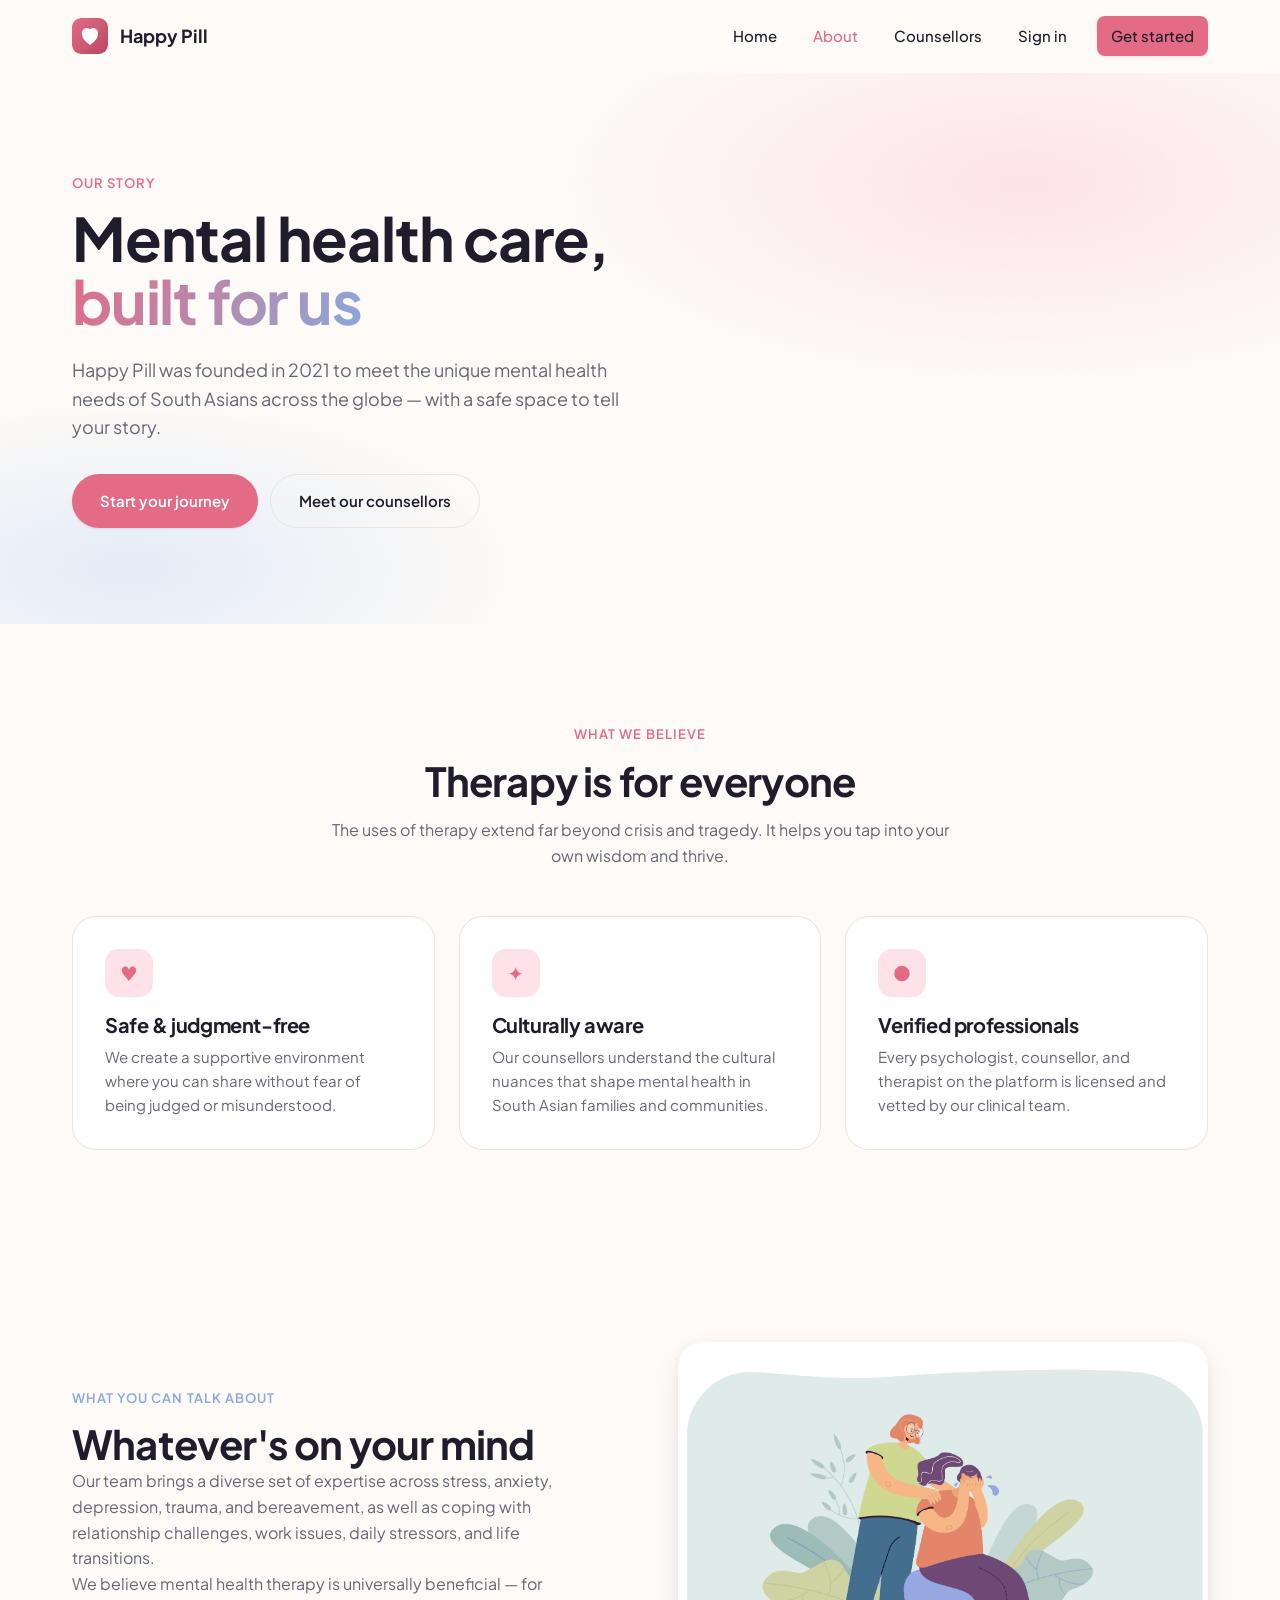
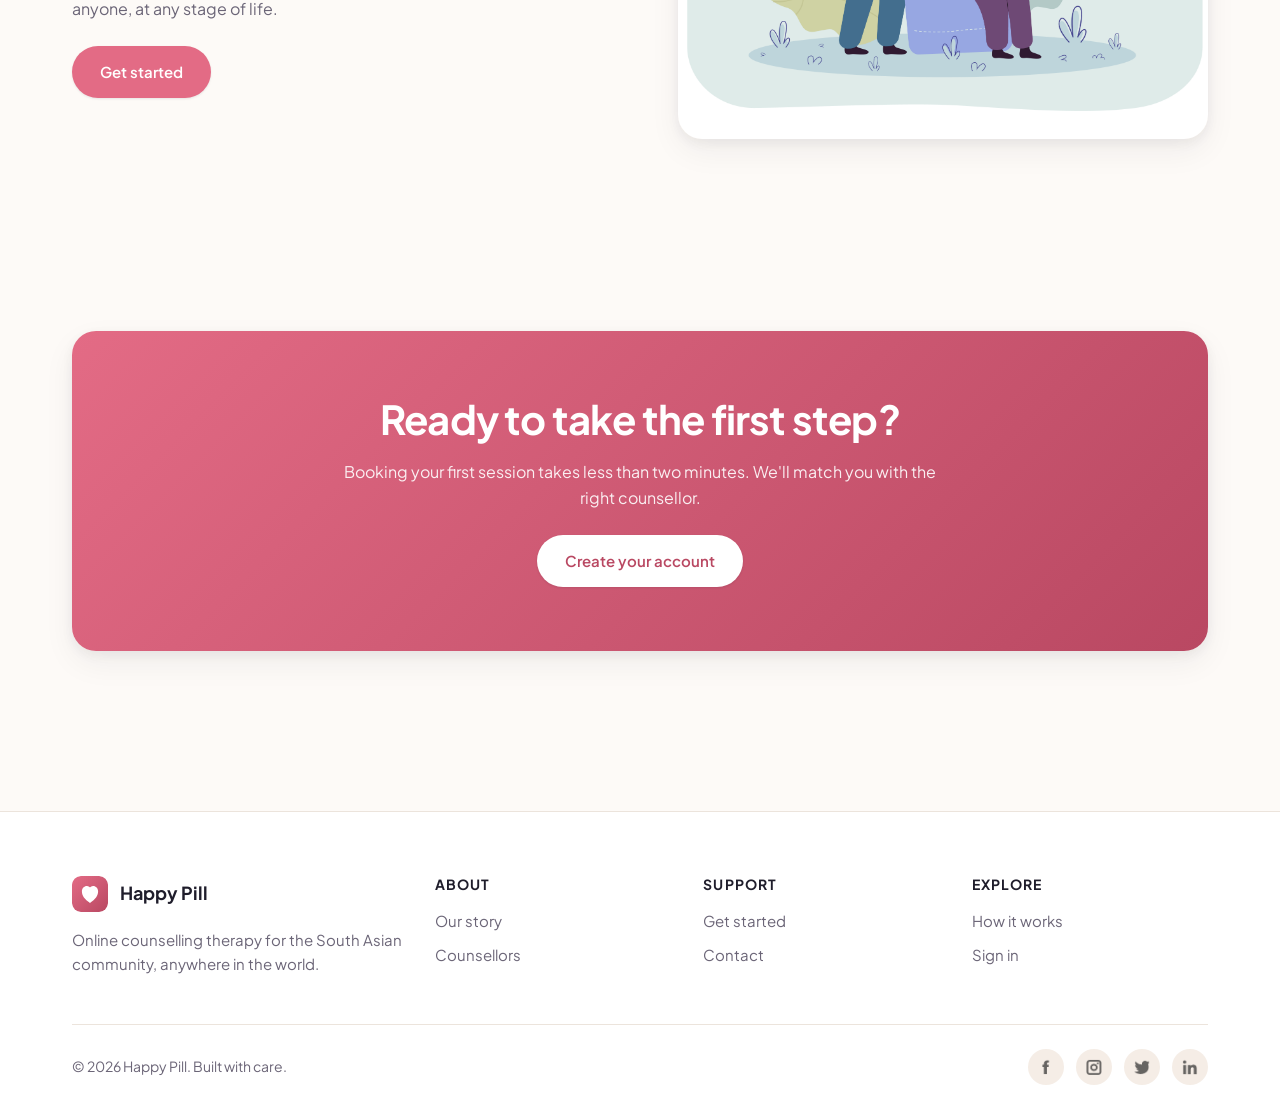
==== commit b92991ff: "Replace logo.jpg with a clean SVG mark The original JPG had "HAPPY PILL" baked into the image, so it" ====
--- a/about.html
+++ b/about.html
@@ -7,7 +7,7 @@
   <meta name="theme-color" content="#fdfaf7" />
   <title>About — Happy Pill</title>
 
-  <link rel="icon" href="assets/images/logo.jpg" />
+  <link rel="icon" href="assets/images/logo.svg" />
   <link rel="preconnect" href="https://fonts.googleapis.com" />
   <link rel="preconnect" href="https://fonts.gstatic.com" crossorigin />
   <link href="https://fonts.googleapis.com/css2?family=Plus+Jakarta+Sans:wght@400;500;600;700&display=swap" rel="stylesheet" />
@@ -18,7 +18,7 @@
   <header class="navbar">
     <div class="container nav-inner">
       <a class="nav-brand" href="index.html">
-        <img src="assets/images/logo.jpg" alt="" />
+        <img src="assets/images/logo.svg" alt="" />
         <span>Happy Pill</span>
       </a>
       <button class="nav-toggle" aria-expanded="false" aria-controls="primary-nav" aria-label="Toggle menu">
@@ -125,7 +125,7 @@
       <div class="footer-grid">
         <div class="footer-brand">
           <a class="nav-brand" href="index.html">
-            <img src="assets/images/logo.jpg" alt="" />
+            <img src="assets/images/logo.svg" alt="" />
             <span>Happy Pill</span>
           </a>
           <p>Online counselling therapy for the South Asian community, anywhere in the world.</p>
